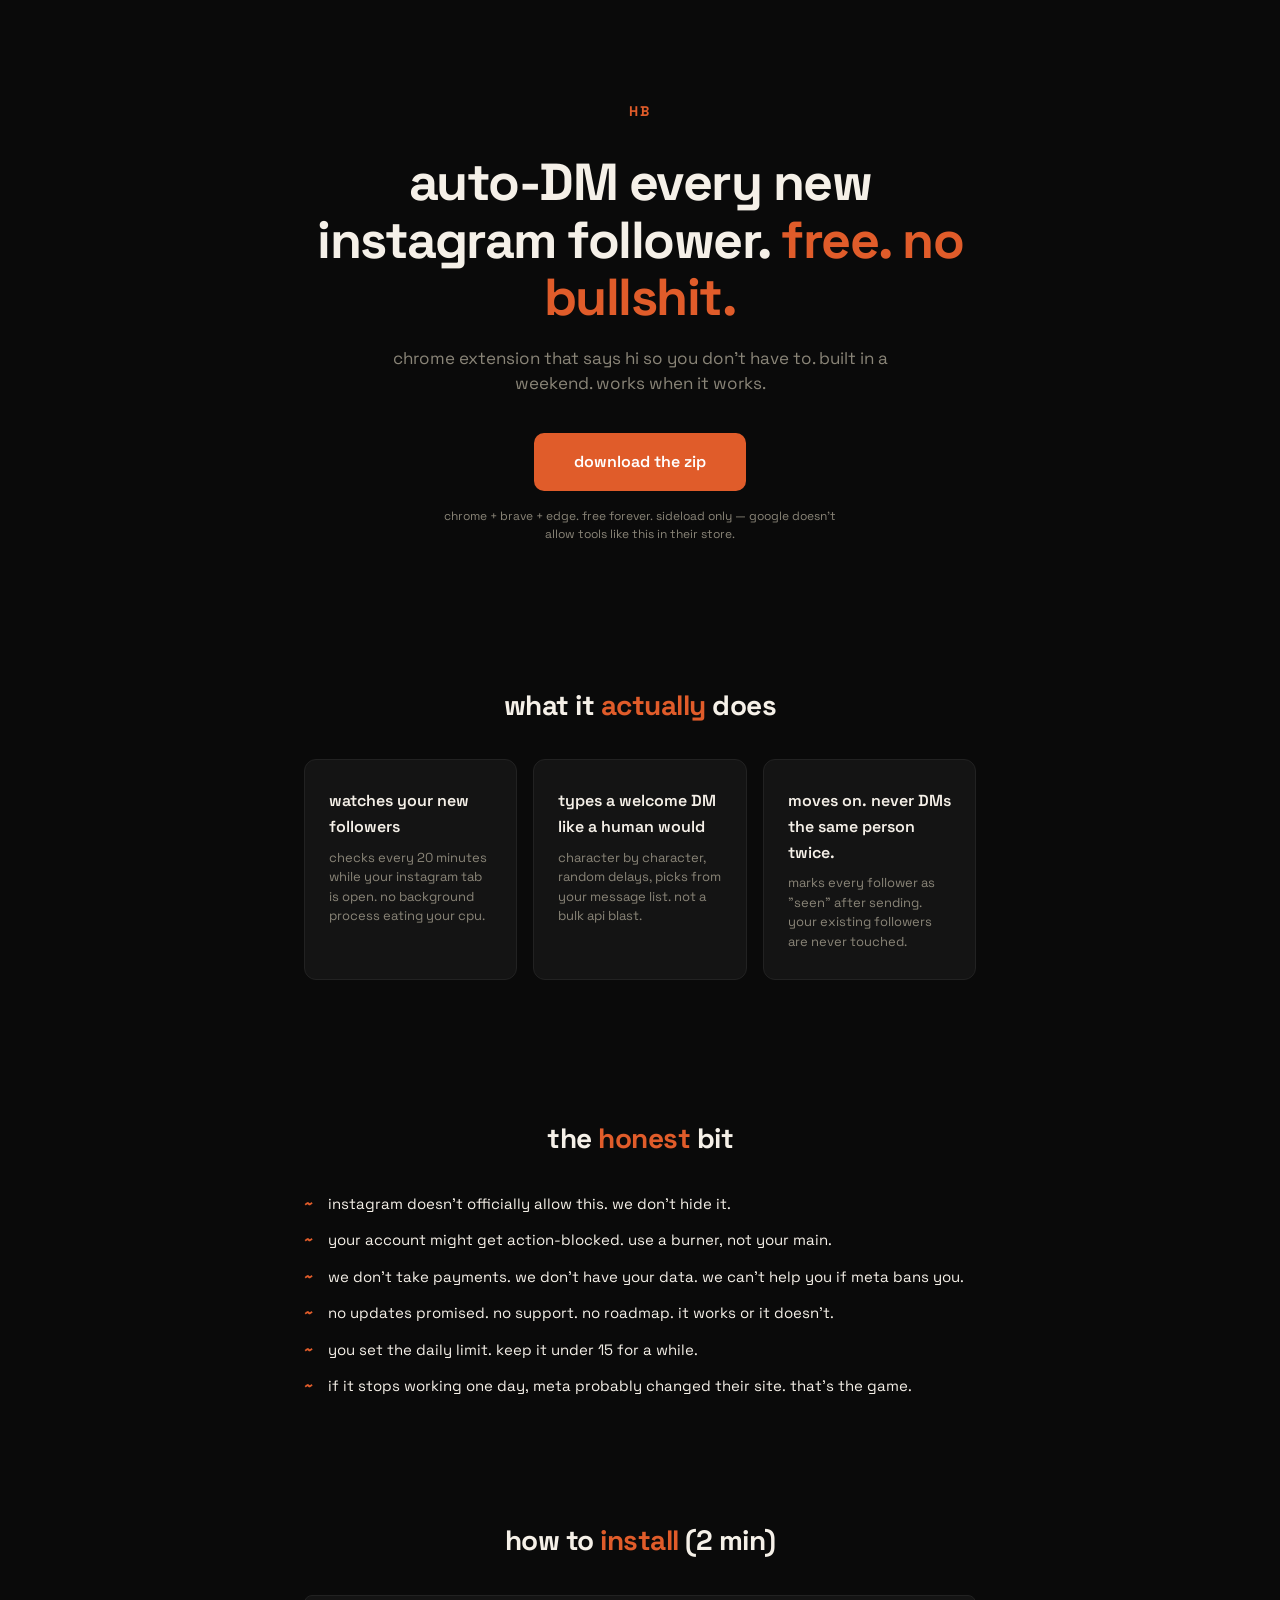
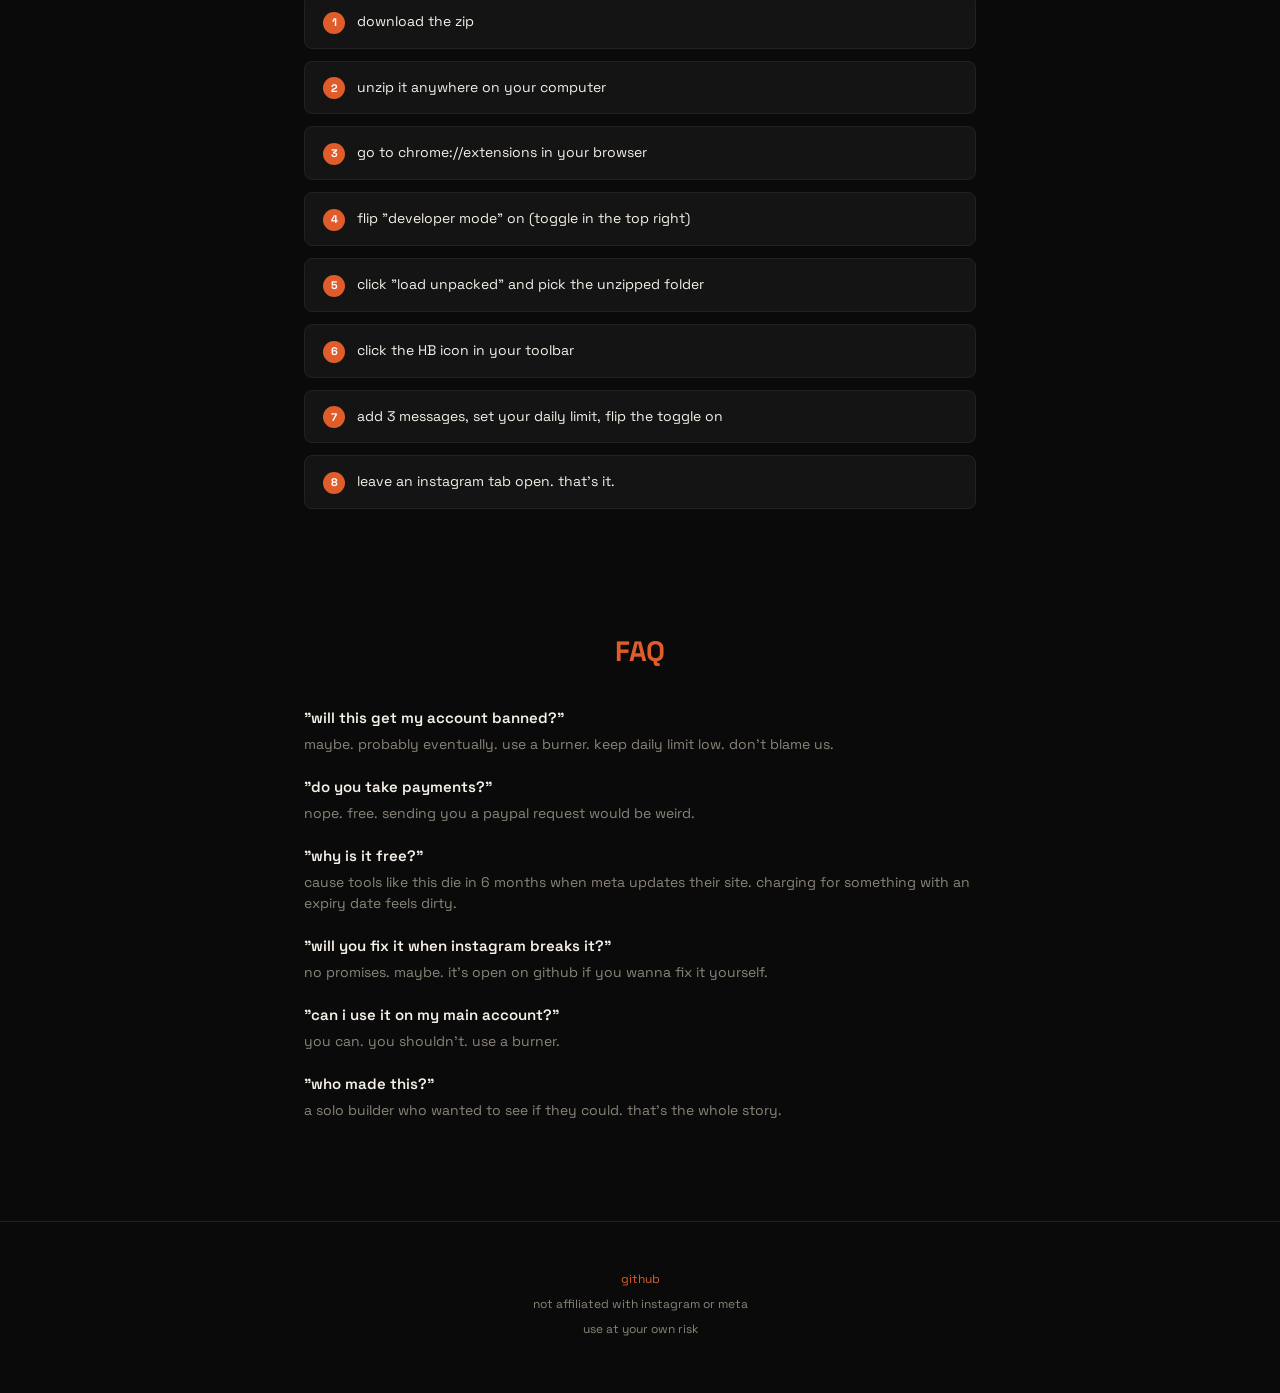
==== landing/index.html @ 54951cc9 "HeyBack v2.1 — Chrome extension that auto-DMs new Instagram followers Complete extension with DOM au" ====
<!DOCTYPE html>
<html lang="en">
<head>
<meta charset="UTF-8">
<meta name="viewport" content="width=device-width, initial-scale=1.0">
<title>HeyBack — auto-DM new Instagram followers</title>
<meta name="description" content="Free Chrome extension that auto-sends a welcome DM to every new Instagram follower. No signup, no payments, no data collected.">
<link rel="preconnect" href="https://fonts.googleapis.com">
<link href="https://fonts.googleapis.com/css2?family=Space+Grotesk:wght@400;500;600;700&display=swap" rel="stylesheet">
<style>
*, *::before, *::after { margin: 0; padding: 0; box-sizing: border-box; }

:root {
  --bg: #0a0a0a;
  --text: #f5f0e8;
  --muted: #8a8578;
  --accent: #e05c2a;
  --card: #141414;
  --border: #222;
}

html { scroll-behavior: smooth; }

body {
  font-family: 'Space Grotesk', system-ui, -apple-system, sans-serif;
  background: var(--bg);
  color: var(--text);
  line-height: 1.6;
  -webkit-font-smoothing: antialiased;
}

.wrap {
  max-width: 720px;
  margin: 0 auto;
  padding: 0 24px;
}

/* ── Hero ── */

.hero {
  padding: 100px 0 80px;
  text-align: center;
}

.wordmark {
  font-size: 14px;
  font-weight: 700;
  color: var(--accent);
  letter-spacing: 2px;
  text-transform: uppercase;
  margin-bottom: 32px;
}

.hero h1 {
  font-size: clamp(32px, 6vw, 52px);
  font-weight: 700;
  line-height: 1.1;
  letter-spacing: -1.5px;
  margin-bottom: 20px;
}

.hero h1 span { color: var(--accent); }

.hero .sub {
  font-size: 17px;
  color: var(--muted);
  max-width: 520px;
  margin: 0 auto 36px;
  line-height: 1.5;
}

.dl-btn {
  display: inline-block;
  background: var(--accent);
  color: #fff;
  font-family: inherit;
  font-size: 16px;
  font-weight: 600;
  padding: 16px 40px;
  border: none;
  border-radius: 10px;
  cursor: pointer;
  text-decoration: none;
  animation: pulse-btn 2.5s ease-in-out infinite;
  transition: transform 0.15s;
}

.dl-btn:hover { transform: scale(1.03); }

@keyframes pulse-btn {
  0%, 100% { box-shadow: 0 0 0 0 rgba(224, 92, 42, 0.4); }
  50% { box-shadow: 0 0 0 12px rgba(224, 92, 42, 0); }
}

.dl-note {
  font-size: 12px;
  color: var(--muted);
  margin-top: 16px;
  max-width: 400px;
  margin-left: auto;
  margin-right: auto;
  line-height: 1.5;
}

/* ── Sections ── */

section { padding: 60px 0; }

.section-title {
  font-size: 28px;
  font-weight: 700;
  letter-spacing: -0.5px;
  margin-bottom: 32px;
  text-align: center;
}

.section-title span { color: var(--accent); }

/* ── Tiles ── */

.tiles {
  display: grid;
  grid-template-columns: repeat(auto-fit, minmax(200px, 1fr));
  gap: 16px;
  margin-bottom: 16px;
}

.tile {
  background: var(--card);
  border: 1px solid var(--border);
  border-radius: 12px;
  padding: 28px 24px;
}

.tile h3 {
  font-size: 16px;
  font-weight: 600;
  margin-bottom: 8px;
  color: var(--text);
}

.tile p {
  font-size: 13px;
  color: var(--muted);
  line-height: 1.5;
}

/* ── Honest ── */

.honest-list {
  list-style: none;
  display: flex;
  flex-direction: column;
  gap: 14px;
}

.honest-list li {
  font-size: 15px;
  padding-left: 24px;
  position: relative;
  color: var(--text);
  line-height: 1.5;
}

.honest-list li::before {
  content: '~';
  position: absolute;
  left: 0;
  color: var(--accent);
  font-weight: 700;
}

/* ── Install ── */

.steps {
  list-style: none;
  counter-reset: step;
  display: flex;
  flex-direction: column;
  gap: 12px;
}

.steps li {
  counter-increment: step;
  font-family: 'Space Grotesk', monospace;
  font-size: 14px;
  padding: 14px 18px;
  background: var(--card);
  border: 1px solid var(--border);
  border-radius: 8px;
  display: flex;
  align-items: baseline;
  gap: 12px;
}

.steps li::before {
  content: counter(step);
  background: var(--accent);
  color: #fff;
  width: 22px;
  height: 22px;
  border-radius: 50%;
  display: flex;
  align-items: center;
  justify-content: center;
  font-size: 11px;
  font-weight: 700;
  flex-shrink: 0;
}

/* ── FAQ ── */

.faq-list {
  display: flex;
  flex-direction: column;
  gap: 20px;
}

.faq-item {}

.faq-q {
  font-size: 15px;
  font-weight: 600;
  color: var(--text);
  margin-bottom: 4px;
}

.faq-a {
  font-size: 14px;
  color: var(--muted);
  line-height: 1.5;
}

/* ── Footer ── */

footer {
  padding: 48px 0;
  text-align: center;
  border-top: 1px solid var(--border);
  margin-top: 40px;
}

footer p {
  font-size: 12px;
  color: var(--muted);
  margin-bottom: 6px;
}

footer a {
  color: var(--accent);
  text-decoration: none;
}

footer a:hover { text-decoration: underline; }

/* ── Responsive ── */

@media (max-width: 480px) {
  .hero { padding: 60px 0 50px; }
  .tiles { grid-template-columns: 1fr; }
  .dl-btn { padding: 14px 32px; font-size: 15px; }
}
</style>
</head>
<body>

<div class="wrap">

  <!-- Hero -->
  <section class="hero">
    <div class="wordmark">HB</div>
    <h1>auto-DM every new instagram follower. <span>free. no bullshit.</span></h1>
    <p class="sub">chrome extension that says hi so you don't have to. built in a weekend. works when it works.</p>
    <a href="downloads/heyback-v1.zip" class="dl-btn">download the zip</a>
    <p class="dl-note">chrome + brave + edge. free forever. sideload only &mdash; google doesn't allow tools like this in their store.</p>
  </section>

  <!-- What it does -->
  <section>
    <h2 class="section-title">what it <span>actually</span> does</h2>
    <div class="tiles">
      <div class="tile">
        <h3>watches your new followers</h3>
        <p>checks every 20 minutes while your instagram tab is open. no background process eating your cpu.</p>
      </div>
      <div class="tile">
        <h3>types a welcome DM like a human would</h3>
        <p>character by character, random delays, picks from your message list. not a bulk api blast.</p>
      </div>
      <div class="tile">
        <h3>moves on. never DMs the same person twice.</h3>
        <p>marks every follower as "seen" after sending. your existing followers are never touched.</p>
      </div>
    </div>
  </section>

  <!-- Honest section -->
  <section>
    <h2 class="section-title">the <span>honest</span> bit</h2>
    <ul class="honest-list">
      <li>instagram doesn't officially allow this. we don't hide it.</li>
      <li>your account might get action-blocked. use a burner, not your main.</li>
      <li>we don't take payments. we don't have your data. we can't help you if meta bans you.</li>
      <li>no updates promised. no support. no roadmap. it works or it doesn't.</li>
      <li>you set the daily limit. keep it under 15 for a while.</li>
      <li>if it stops working one day, meta probably changed their site. that's the game.</li>
    </ul>
  </section>

  <!-- Install -->
  <section>
    <h2 class="section-title">how to <span>install</span> (2 min)</h2>
    <ol class="steps">
      <li>download the zip</li>
      <li>unzip it anywhere on your computer</li>
      <li>go to chrome://extensions in your browser</li>
      <li>flip "developer mode" on (toggle in the top right)</li>
      <li>click "load unpacked" and pick the unzipped folder</li>
      <li>click the HB icon in your toolbar</li>
      <li>add 3 messages, set your daily limit, flip the toggle on</li>
      <li>leave an instagram tab open. that's it.</li>
    </ol>
  </section>

  <!-- FAQ -->
  <section>
    <h2 class="section-title"><span>FAQ</span></h2>
    <div class="faq-list">
      <div class="faq-item">
        <div class="faq-q">"will this get my account banned?"</div>
        <div class="faq-a">maybe. probably eventually. use a burner. keep daily limit low. don't blame us.</div>
      </div>
      <div class="faq-item">
        <div class="faq-q">"do you take payments?"</div>
        <div class="faq-a">nope. free. sending you a paypal request would be weird.</div>
      </div>
      <div class="faq-item">
        <div class="faq-q">"why is it free?"</div>
        <div class="faq-a">cause tools like this die in 6 months when meta updates their site. charging for something with an expiry date feels dirty.</div>
      </div>
      <div class="faq-item">
        <div class="faq-q">"will you fix it when instagram breaks it?"</div>
        <div class="faq-a">no promises. maybe. it's open on github if you wanna fix it yourself.</div>
      </div>
      <div class="faq-item">
        <div class="faq-q">"can i use it on my main account?"</div>
        <div class="faq-a">you can. you shouldn't. use a burner.</div>
      </div>
      <div class="faq-item">
        <div class="faq-q">"who made this?"</div>
        <div class="faq-a">a solo builder who wanted to see if they could. that's the whole story.</div>
      </div>
    </div>
  </section>

</div>

<!-- Footer -->
<footer>
  <div class="wrap">
    <p><a href="https://github.com/nicholasheyback/heyback" target="_blank">github</a></p>
    <p>not affiliated with instagram or meta</p>
    <p>use at your own risk</p>
  </div>
</footer>

</body>
</html>
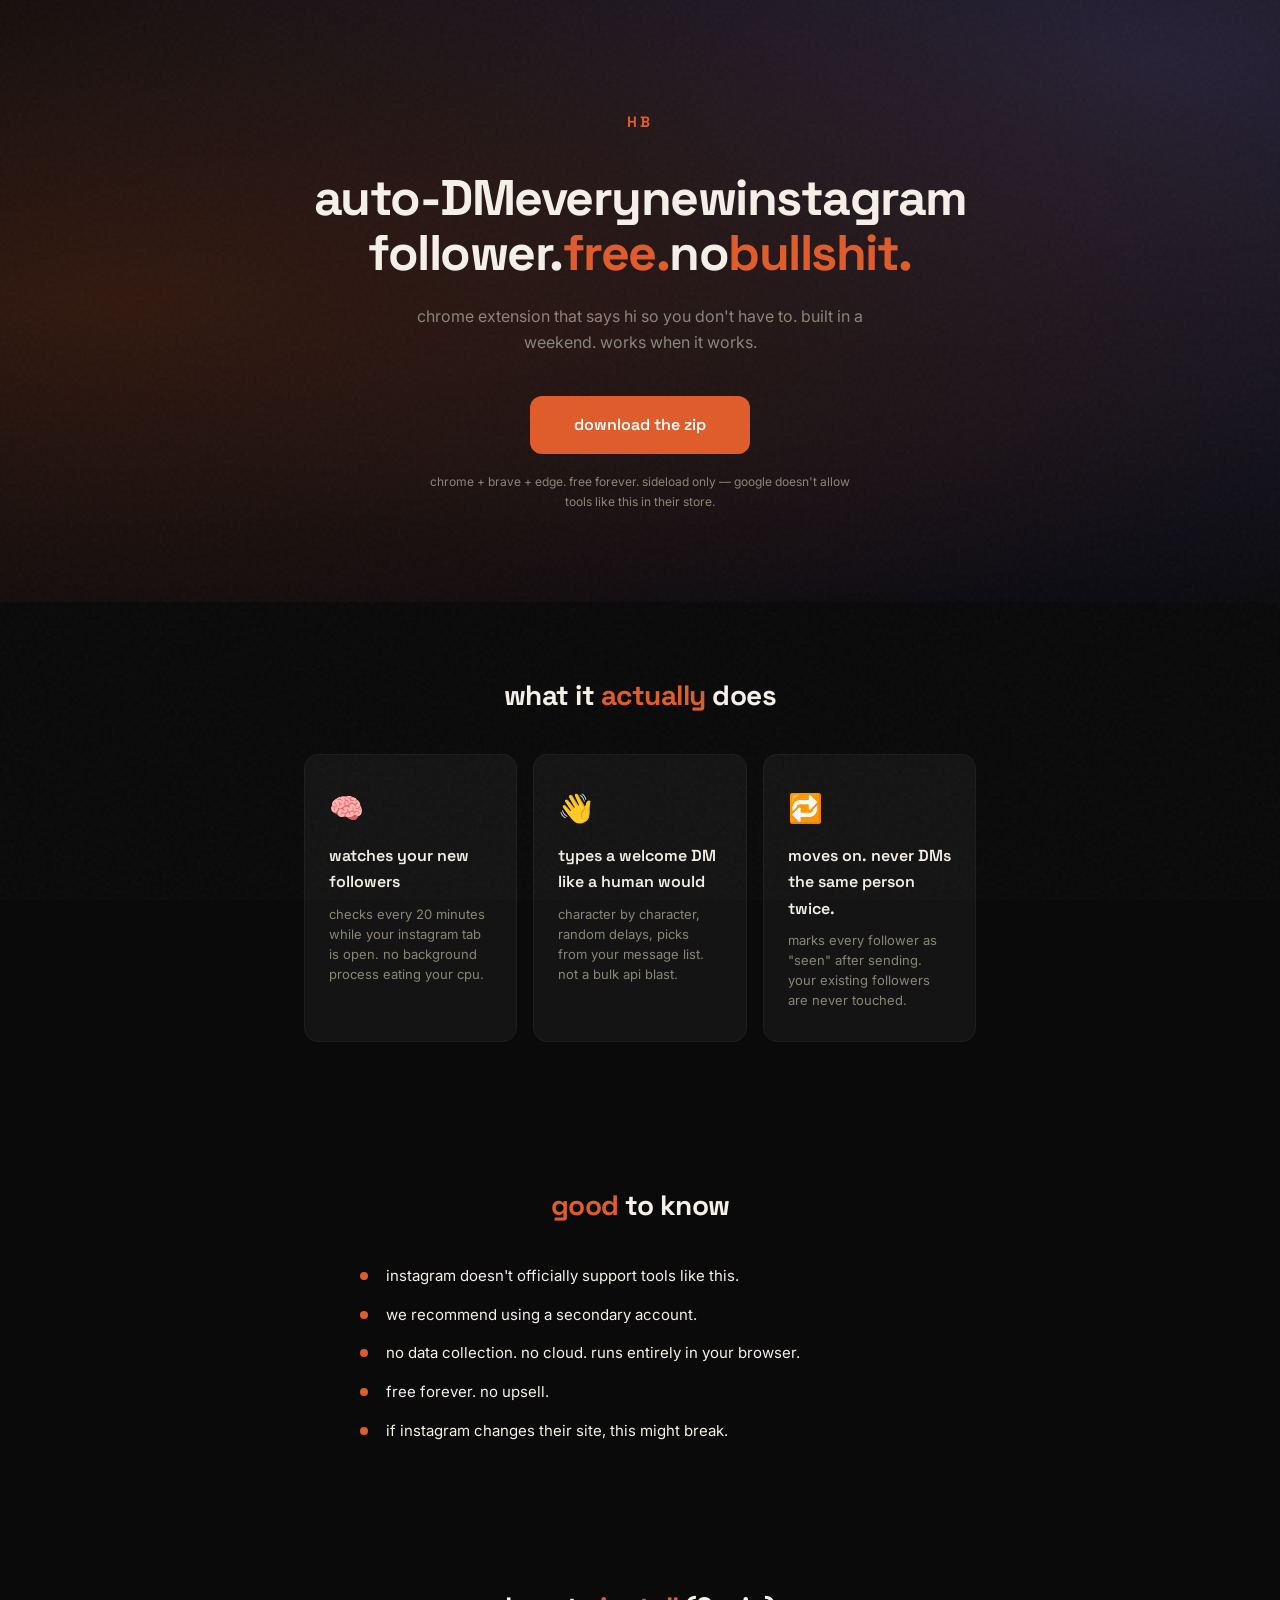
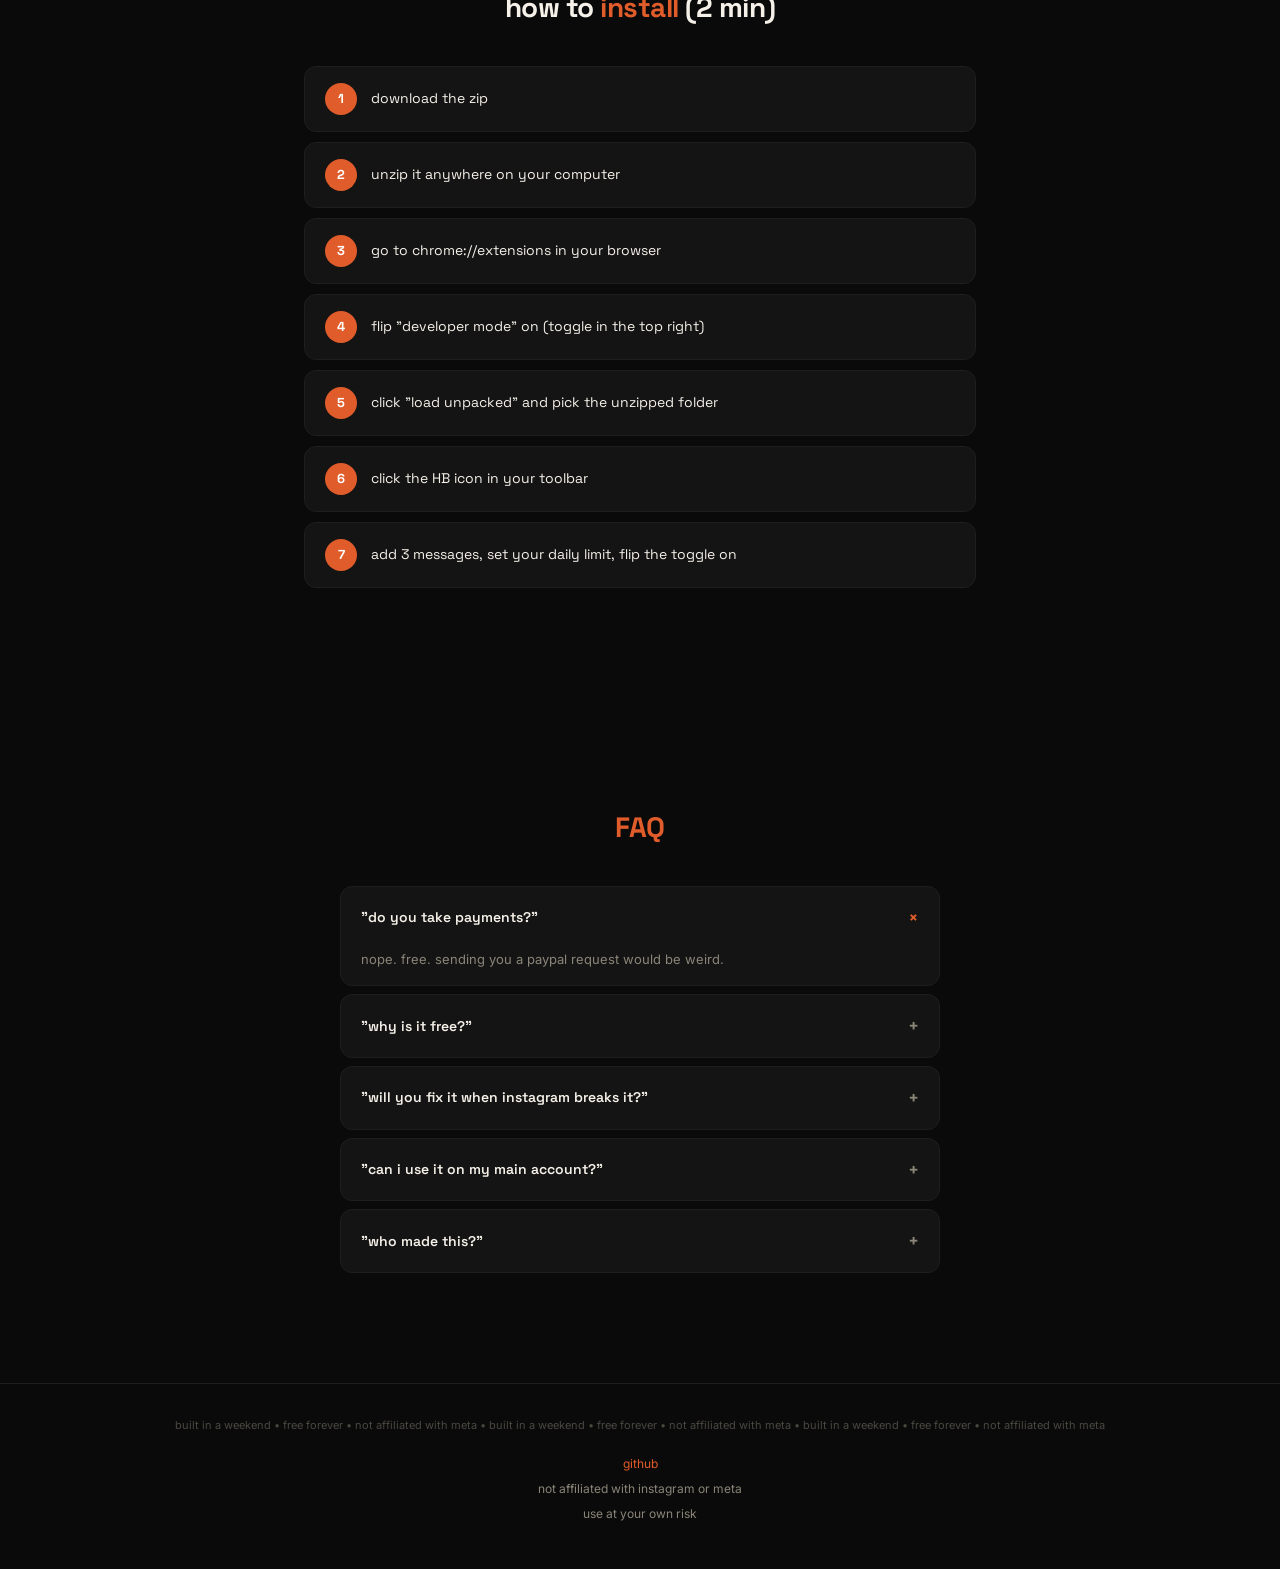
==== commit 854d1960: "sync new landing page to both /docs and /landing Co-Authored-By: Claude Opus 4.6 (1M context) <norep" ====
--- a/landing/index.html
+++ b/landing/index.html
@@ -6,7 +6,8 @@
 <title>HeyBack — auto-DM new Instagram followers</title>
 <meta name="description" content="Free Chrome extension that auto-sends a welcome DM to every new Instagram follower. No signup, no payments, no data collected.">
 <link rel="preconnect" href="https://fonts.googleapis.com">
-<link href="https://fonts.googleapis.com/css2?family=Space+Grotesk:wght@400;500;600;700&display=swap" rel="stylesheet">
+<link rel="preconnect" href="https://fonts.gstatic.com" crossorigin>
+<link href="https://fonts.googleapis.com/css2?family=Inter:wght@400;500&family=Space+Grotesk:wght@500;600;700&display=swap" rel="stylesheet">
 <style>
 *, *::before, *::after { margin: 0; padding: 0; box-sizing: border-box; }
 
@@ -15,102 +16,166 @@
   --text: #f5f0e8;
   --muted: #8a8578;
   --accent: #e05c2a;
+  --purple: #a78bfa;
   --card: #141414;
-  --border: #222;
+  --border: #1e1e1e;
 }
 
 html { scroll-behavior: smooth; }
 
 body {
-  font-family: 'Space Grotesk', system-ui, -apple-system, sans-serif;
+  font-family: 'Inter', system-ui, sans-serif;
   background: var(--bg);
   color: var(--text);
-  line-height: 1.6;
+  line-height: 1.65;
   -webkit-font-smoothing: antialiased;
-}
-
-.wrap {
-  max-width: 720px;
-  margin: 0 auto;
-  padding: 0 24px;
-}
-
-/* ── Hero ── */
+  overflow-x: hidden;
+  position: relative;
+}
+
+/* SVG noise overlay */
+body::after {
+  content: '';
+  position: fixed;
+  inset: 0;
+  pointer-events: none;
+  z-index: 9999;
+  opacity: 0.03;
+  background-image: url("data:image/svg+xml,%3Csvg viewBox='0 0 256 256' xmlns='http://www.w3.org/2000/svg'%3E%3Cfilter id='n'%3E%3CfeTurbulence type='fractalNoise' baseFrequency='0.9' numOctaves='4' stitchTiles='stitch'/%3E%3C/filter%3E%3Crect width='100%25' height='100%25' filter='url(%23n)'/%3E%3C/svg%3E");
+}
+
+h1, h2, h3 { font-family: 'Space Grotesk', system-ui, sans-serif; }
+
+.wrap { max-width: 720px; margin: 0 auto; padding: 0 24px; }
+
+/* ══════════════ HERO ══════════════ */
+
+.hero-bg {
+  position: relative;
+  overflow: hidden;
+}
+
+.hero-bg::before {
+  content: '';
+  position: absolute;
+  inset: -50%;
+  width: 200%;
+  height: 200%;
+  background: radial-gradient(ellipse at 30% 50%, var(--accent), transparent 50%),
+              radial-gradient(ellipse at 70% 30%, var(--purple), transparent 50%),
+              radial-gradient(ellipse at 50% 80%, #0a0a2f, transparent 60%);
+  opacity: 0.18;
+  animation: mesh 25s ease-in-out infinite alternate;
+  z-index: 0;
+}
+
+@keyframes mesh {
+  0%   { transform: translate(0, 0) rotate(0deg) scale(1); }
+  33%  { transform: translate(5%, -8%) rotate(3deg) scale(1.05); }
+  66%  { transform: translate(-4%, 6%) rotate(-2deg) scale(0.97); }
+  100% { transform: translate(2%, -3%) rotate(1deg) scale(1.02); }
+}
 
 .hero {
-  padding: 100px 0 80px;
+  position: relative;
+  z-index: 1;
+  padding: 110px 0 90px;
   text-align: center;
 }
 
+/* Floating wordmark */
 .wordmark {
-  font-size: 14px;
+  font-family: 'Space Grotesk', sans-serif;
+  font-size: 15px;
   font-weight: 700;
   color: var(--accent);
-  letter-spacing: 2px;
+  letter-spacing: 3px;
   text-transform: uppercase;
-  margin-bottom: 32px;
-}
-
+  margin-bottom: 36px;
+  animation: float 4s ease-in-out infinite;
+}
+
+@keyframes float {
+  0%, 100% { transform: translateY(0); }
+  50% { transform: translateY(-6px); }
+}
+
+/* Staggered word fade-in */
 .hero h1 {
-  font-size: clamp(32px, 6vw, 52px);
+  font-size: clamp(30px, 5.5vw, 50px);
   font-weight: 700;
   line-height: 1.1;
   letter-spacing: -1.5px;
-  margin-bottom: 20px;
-}
-
-.hero h1 span { color: var(--accent); }
+  margin-bottom: 22px;
+}
+
+.hero h1 .word {
+  display: inline-block;
+  opacity: 0;
+  transform: translateY(20px);
+  animation: fadeUp 0.5s ease forwards;
+}
+
+@keyframes fadeUp {
+  to { opacity: 1; transform: translateY(0); }
+}
+
+.hero h1 .accent { color: var(--accent); }
 
 .hero .sub {
-  font-size: 17px;
-  color: var(--muted);
-  max-width: 520px;
-  margin: 0 auto 36px;
-  line-height: 1.5;
-}
-
+  font-size: 16px;
+  color: var(--muted);
+  max-width: 500px;
+  margin: 0 auto 40px;
+  opacity: 0;
+  animation: fadeUp 0.6s 0.8s ease forwards;
+}
+
+/* Glow pulse download button */
 .dl-btn {
   display: inline-block;
   background: var(--accent);
   color: #fff;
-  font-family: inherit;
+  font-family: 'Space Grotesk', sans-serif;
   font-size: 16px;
   font-weight: 600;
-  padding: 16px 40px;
+  padding: 16px 44px;
   border: none;
-  border-radius: 10px;
+  border-radius: 12px;
   cursor: pointer;
   text-decoration: none;
-  animation: pulse-btn 2.5s ease-in-out infinite;
   transition: transform 0.15s;
-}
-
-.dl-btn:hover { transform: scale(1.03); }
-
-@keyframes pulse-btn {
-  0%, 100% { box-shadow: 0 0 0 0 rgba(224, 92, 42, 0.4); }
-  50% { box-shadow: 0 0 0 12px rgba(224, 92, 42, 0); }
+  animation: glow 2.5s ease-in-out infinite, fadeUp 0.5s 1s ease forwards;
+  opacity: 0;
+}
+
+.dl-btn:hover { transform: scale(1.04); }
+
+@keyframes glow {
+  0%, 100% { box-shadow: 0 0 20px rgba(224, 92, 42, 0.3), 0 0 60px rgba(224, 92, 42, 0.1); }
+  50% { box-shadow: 0 0 30px rgba(224, 92, 42, 0.5), 0 0 80px rgba(224, 92, 42, 0.15); }
 }
 
 .dl-note {
   font-size: 12px;
   color: var(--muted);
-  margin-top: 16px;
-  max-width: 400px;
+  margin-top: 18px;
+  max-width: 420px;
   margin-left: auto;
   margin-right: auto;
-  line-height: 1.5;
-}
-
-/* ── Sections ── */
-
-section { padding: 60px 0; }
+  opacity: 0;
+  animation: fadeUp 0.5s 1.2s ease forwards;
+}
+
+/* ══════════════ SECTIONS ══════════════ */
+
+section { padding: 70px 0; }
 
 .section-title {
   font-size: 28px;
   font-weight: 700;
   letter-spacing: -0.5px;
-  margin-bottom: 32px;
+  margin-bottom: 36px;
   text-align: center;
 }
 
@@ -122,52 +187,71 @@
   display: grid;
   grid-template-columns: repeat(auto-fit, minmax(200px, 1fr));
   gap: 16px;
-  margin-bottom: 16px;
 }
 
 .tile {
   background: var(--card);
   border: 1px solid var(--border);
-  border-radius: 12px;
-  padding: 28px 24px;
-}
+  border-radius: 14px;
+  padding: 30px 24px;
+  transition: transform 0.25s, box-shadow 0.25s;
+  /* fade-in via JS */
+  opacity: 0;
+  transform: translateY(24px) scale(0.97);
+}
+
+.tile.visible {
+  opacity: 1;
+  transform: translateY(0) scale(1);
+  transition: opacity 0.5s, transform 0.5s;
+}
+
+.tile:hover {
+  transform: translateY(-4px);
+  box-shadow: 0 12px 40px rgba(0,0,0,0.4);
+}
+
+.tile-emoji { font-size: 28px; margin-bottom: 12px; display: block; }
 
 .tile h3 {
   font-size: 16px;
   font-weight: 600;
   margin-bottom: 8px;
-  color: var(--text);
 }
 
 .tile p {
   font-size: 13px;
   color: var(--muted);
-  line-height: 1.5;
-}
-
-/* ── Honest ── */
-
-.honest-list {
+  line-height: 1.55;
+}
+
+/* ── Good to know ── */
+
+.info-list {
   list-style: none;
   display: flex;
   flex-direction: column;
   gap: 14px;
-}
-
-.honest-list li {
+  max-width: 560px;
+  margin: 0 auto;
+}
+
+.info-list li {
   font-size: 15px;
-  padding-left: 24px;
+  padding-left: 26px;
   position: relative;
   color: var(--text);
-  line-height: 1.5;
-}
-
-.honest-list li::before {
-  content: '~';
+}
+
+.info-list li::before {
+  content: '';
   position: absolute;
   left: 0;
-  color: var(--accent);
-  font-weight: 700;
+  top: 8px;
+  width: 8px;
+  height: 8px;
+  border-radius: 50%;
+  background: var(--accent);
 }
 
 /* ── Install ── */
@@ -177,73 +261,133 @@
   counter-reset: step;
   display: flex;
   flex-direction: column;
-  gap: 12px;
+  gap: 10px;
 }
 
 .steps li {
   counter-increment: step;
   font-family: 'Space Grotesk', monospace;
   font-size: 14px;
-  padding: 14px 18px;
+  padding: 16px 20px;
   background: var(--card);
   border: 1px solid var(--border);
-  border-radius: 8px;
+  border-radius: 12px;
   display: flex;
-  align-items: baseline;
-  gap: 12px;
+  align-items: center;
+  gap: 14px;
+  /* slide-in via JS */
+  opacity: 0;
+  transform: translateX(-30px);
+}
+
+.steps li.visible {
+  opacity: 1;
+  transform: translateX(0);
+  transition: opacity 0.4s, transform 0.4s;
 }
 
 .steps li::before {
   content: counter(step);
   background: var(--accent);
   color: #fff;
-  width: 22px;
-  height: 22px;
+  min-width: 32px;
+  height: 32px;
   border-radius: 50%;
   display: flex;
   align-items: center;
   justify-content: center;
-  font-size: 11px;
+  font-size: 13px;
   font-weight: 700;
   flex-shrink: 0;
 }
 
-/* ── FAQ ── */
+/* ── FAQ Accordion ── */
 
 .faq-list {
   display: flex;
   flex-direction: column;
-  gap: 20px;
-}
-
-.faq-item {}
+  gap: 8px;
+  max-width: 600px;
+  margin: 0 auto;
+}
+
+.faq-item {
+  background: var(--card);
+  border: 1px solid var(--border);
+  border-radius: 12px;
+  overflow: hidden;
+}
 
 .faq-q {
-  font-size: 15px;
+  font-family: 'Space Grotesk', sans-serif;
+  font-size: 14px;
   font-weight: 600;
   color: var(--text);
-  margin-bottom: 4px;
+  padding: 16px 20px;
+  cursor: pointer;
+  display: flex;
+  justify-content: space-between;
+  align-items: center;
+  user-select: none;
+}
+
+.faq-q::after {
+  content: '+';
+  font-size: 18px;
+  color: var(--muted);
+  transition: transform 0.3s;
+  flex-shrink: 0;
+  margin-left: 12px;
+}
+
+.faq-item.open .faq-q::after {
+  transform: rotate(45deg);
+  color: var(--accent);
 }
 
 .faq-a {
-  font-size: 14px;
-  color: var(--muted);
-  line-height: 1.5;
+  font-size: 13px;
+  color: var(--muted);
+  line-height: 1.6;
+  max-height: 0;
+  overflow: hidden;
+  transition: max-height 0.3s ease, padding 0.3s ease;
+  padding: 0 20px;
+}
+
+.faq-item.open .faq-a {
+  max-height: 120px;
+  padding: 0 20px 16px;
 }
 
 /* ── Footer ── */
 
 footer {
-  padding: 48px 0;
+  padding: 32px 0 40px;
   text-align: center;
   border-top: 1px solid var(--border);
   margin-top: 40px;
+  overflow: hidden;
+}
+
+.marquee {
+  white-space: nowrap;
+  font-size: 11px;
+  color: var(--muted);
+  opacity: 0.5;
+  margin-bottom: 20px;
+  animation: scroll-marquee 40s linear infinite;
+}
+
+@keyframes scroll-marquee {
+  0%   { transform: translateX(100%); }
+  100% { transform: translateX(-100%); }
 }
 
 footer p {
   font-size: 12px;
   color: var(--muted);
-  margin-bottom: 6px;
+  margin-bottom: 5px;
 }
 
 footer a {
@@ -256,54 +400,63 @@
 /* ── Responsive ── */
 
 @media (max-width: 480px) {
-  .hero { padding: 60px 0 50px; }
+  .hero { padding: 70px 0 60px; }
+  .hero h1 { font-size: 28px; }
   .tiles { grid-template-columns: 1fr; }
   .dl-btn { padding: 14px 32px; font-size: 15px; }
+  .steps li { font-size: 13px; padding: 14px 16px; }
+  .faq-q { font-size: 13px; padding: 14px 16px; }
 }
 </style>
 </head>
 <body>
 
+<!-- Hero -->
+<div class="hero-bg">
 <div class="wrap">
-
-  <!-- Hero -->
   <section class="hero">
     <div class="wordmark">HB</div>
-    <h1>auto-DM every new instagram follower. <span>free. no bullshit.</span></h1>
+    <h1 id="headline"></h1>
     <p class="sub">chrome extension that says hi so you don't have to. built in a weekend. works when it works.</p>
     <a href="downloads/heyback-v1.zip" class="dl-btn">download the zip</a>
     <p class="dl-note">chrome + brave + edge. free forever. sideload only &mdash; google doesn't allow tools like this in their store.</p>
   </section>
+</div>
+</div>
+
+<div class="wrap">
 
   <!-- What it does -->
   <section>
     <h2 class="section-title">what it <span>actually</span> does</h2>
     <div class="tiles">
       <div class="tile">
+        <span class="tile-emoji">&#x1F9E0;</span>
         <h3>watches your new followers</h3>
         <p>checks every 20 minutes while your instagram tab is open. no background process eating your cpu.</p>
       </div>
       <div class="tile">
+        <span class="tile-emoji">&#x1F44B;</span>
         <h3>types a welcome DM like a human would</h3>
         <p>character by character, random delays, picks from your message list. not a bulk api blast.</p>
       </div>
       <div class="tile">
+        <span class="tile-emoji">&#x1F501;</span>
         <h3>moves on. never DMs the same person twice.</h3>
         <p>marks every follower as "seen" after sending. your existing followers are never touched.</p>
       </div>
     </div>
   </section>
 
-  <!-- Honest section -->
+  <!-- Good to know -->
   <section>
-    <h2 class="section-title">the <span>honest</span> bit</h2>
-    <ul class="honest-list">
-      <li>instagram doesn't officially allow this. we don't hide it.</li>
-      <li>your account might get action-blocked. use a burner, not your main.</li>
-      <li>we don't take payments. we don't have your data. we can't help you if meta bans you.</li>
-      <li>no updates promised. no support. no roadmap. it works or it doesn't.</li>
-      <li>you set the daily limit. keep it under 15 for a while.</li>
-      <li>if it stops working one day, meta probably changed their site. that's the game.</li>
+    <h2 class="section-title"><span>good</span> to know</h2>
+    <ul class="info-list">
+      <li>instagram doesn't officially support tools like this.</li>
+      <li>we recommend using a secondary account.</li>
+      <li>no data collection. no cloud. runs entirely in your browser.</li>
+      <li>free forever. no upsell.</li>
+      <li>if instagram changes their site, this might break.</li>
     </ul>
   </section>
 
@@ -326,17 +479,13 @@
   <section>
     <h2 class="section-title"><span>FAQ</span></h2>
     <div class="faq-list">
-      <div class="faq-item">
-        <div class="faq-q">"will this get my account banned?"</div>
-        <div class="faq-a">maybe. probably eventually. use a burner. keep daily limit low. don't blame us.</div>
-      </div>
-      <div class="faq-item">
+      <div class="faq-item open">
         <div class="faq-q">"do you take payments?"</div>
         <div class="faq-a">nope. free. sending you a paypal request would be weird.</div>
       </div>
       <div class="faq-item">
         <div class="faq-q">"why is it free?"</div>
-        <div class="faq-a">cause tools like this die in 6 months when meta updates their site. charging for something with an expiry date feels dirty.</div>
+        <div class="faq-a">tools like this have a shelf life. instagram updates their site, things break. charging for something that might not work next month doesn't sit right.</div>
       </div>
       <div class="faq-item">
         <div class="faq-q">"will you fix it when instagram breaks it?"</div>
@@ -344,7 +493,7 @@
       </div>
       <div class="faq-item">
         <div class="faq-q">"can i use it on my main account?"</div>
-        <div class="faq-a">you can. you shouldn't. use a burner.</div>
+        <div class="faq-a">you can. we'd recommend a secondary account though, just to be safe.</div>
       </div>
       <div class="faq-item">
         <div class="faq-q">"who made this?"</div>
@@ -357,6 +506,7 @@
 
 <!-- Footer -->
 <footer>
+  <div class="marquee">built in a weekend &bull; free forever &bull; not affiliated with meta &bull; built in a weekend &bull; free forever &bull; not affiliated with meta &bull; built in a weekend &bull; free forever &bull; not affiliated with meta</div>
   <div class="wrap">
     <p><a href="https://github.com/nicholasheyback/heyback" target="_blank">github</a></p>
     <p>not affiliated with instagram or meta</p>
@@ -364,5 +514,66 @@
   </div>
 </footer>
 
+<script>
+// ── Headline staggered fade-in ──
+(function() {
+  const words = 'auto-DM every new instagram follower. <accent>free. no bullshit.</accent>'.split(' ');
+  const h1 = document.getElementById('headline');
+  words.forEach((w, i) => {
+    const span = document.createElement('span');
+    span.className = 'word';
+    if (w.startsWith('<accent>')) {
+      span.classList.add('accent');
+      w = w.replace('<accent>', '').replace('</accent>', '');
+    }
+    if (w.includes('</accent>')) {
+      span.classList.add('accent');
+      w = w.replace('</accent>', '');
+    }
+    span.textContent = w + ' ';
+    span.style.animationDelay = (i * 0.08) + 's';
+    h1.appendChild(span);
+  });
+})();
+
+// ── IntersectionObserver: tiles fade-in + steps slide-in ──
+(function() {
+  const obs = new IntersectionObserver((entries) => {
+    entries.forEach(e => {
+      if (e.isIntersecting) {
+        // stagger children
+        const delay = e.target.dataset.delay || 0;
+        setTimeout(() => e.target.classList.add('visible'), delay);
+        obs.unobserve(e.target);
+      }
+    });
+  }, { threshold: 0.15 });
+
+  document.querySelectorAll('.tile').forEach((el, i) => {
+    el.dataset.delay = i * 120;
+    obs.observe(el);
+  });
+
+  document.querySelectorAll('.steps li').forEach((el, i) => {
+    el.dataset.delay = i * 100;
+    obs.observe(el);
+  });
+})();
+
+// ── FAQ Accordion ──
+(function() {
+  document.querySelectorAll('.faq-q').forEach(q => {
+    q.addEventListener('click', () => {
+      const item = q.parentElement;
+      const wasOpen = item.classList.contains('open');
+      // close all
+      document.querySelectorAll('.faq-item').forEach(i => i.classList.remove('open'));
+      // toggle clicked
+      if (!wasOpen) item.classList.add('open');
+    });
+  });
+})();
+</script>
+
 </body>
 </html>
